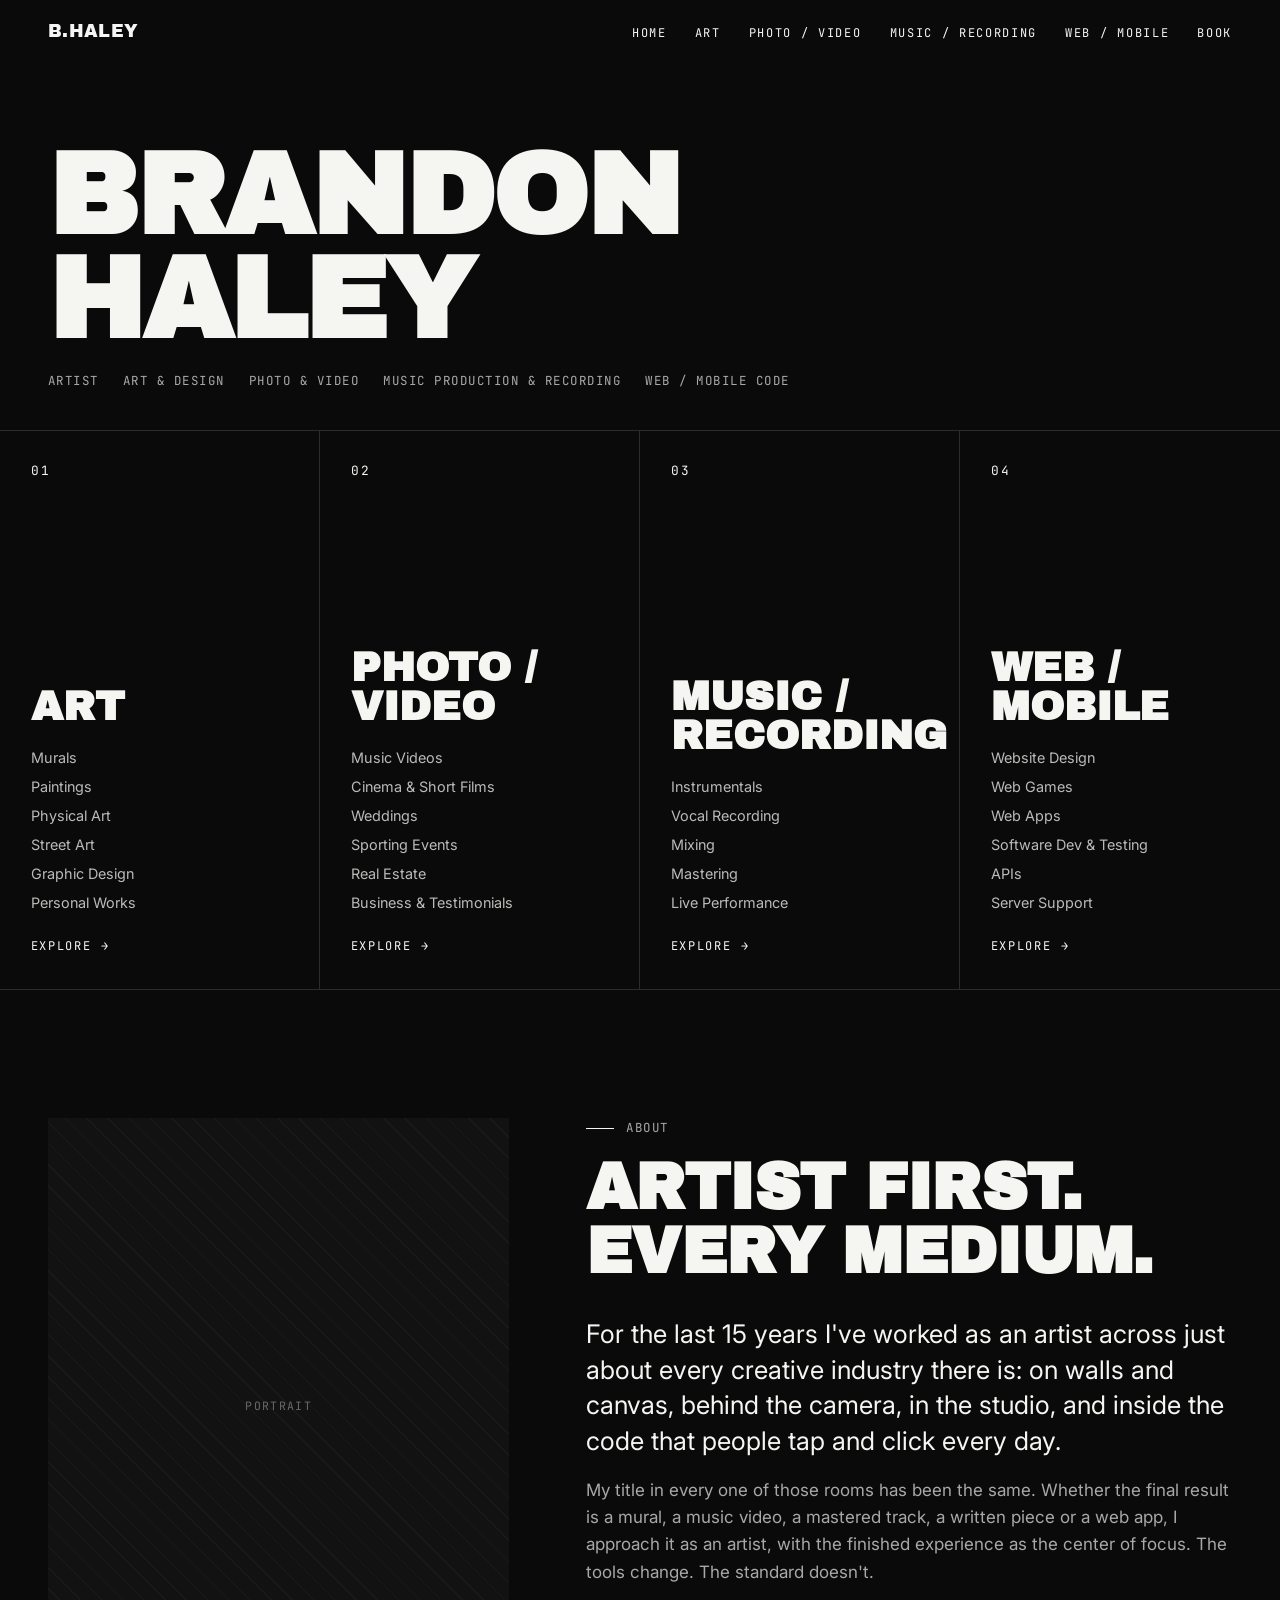
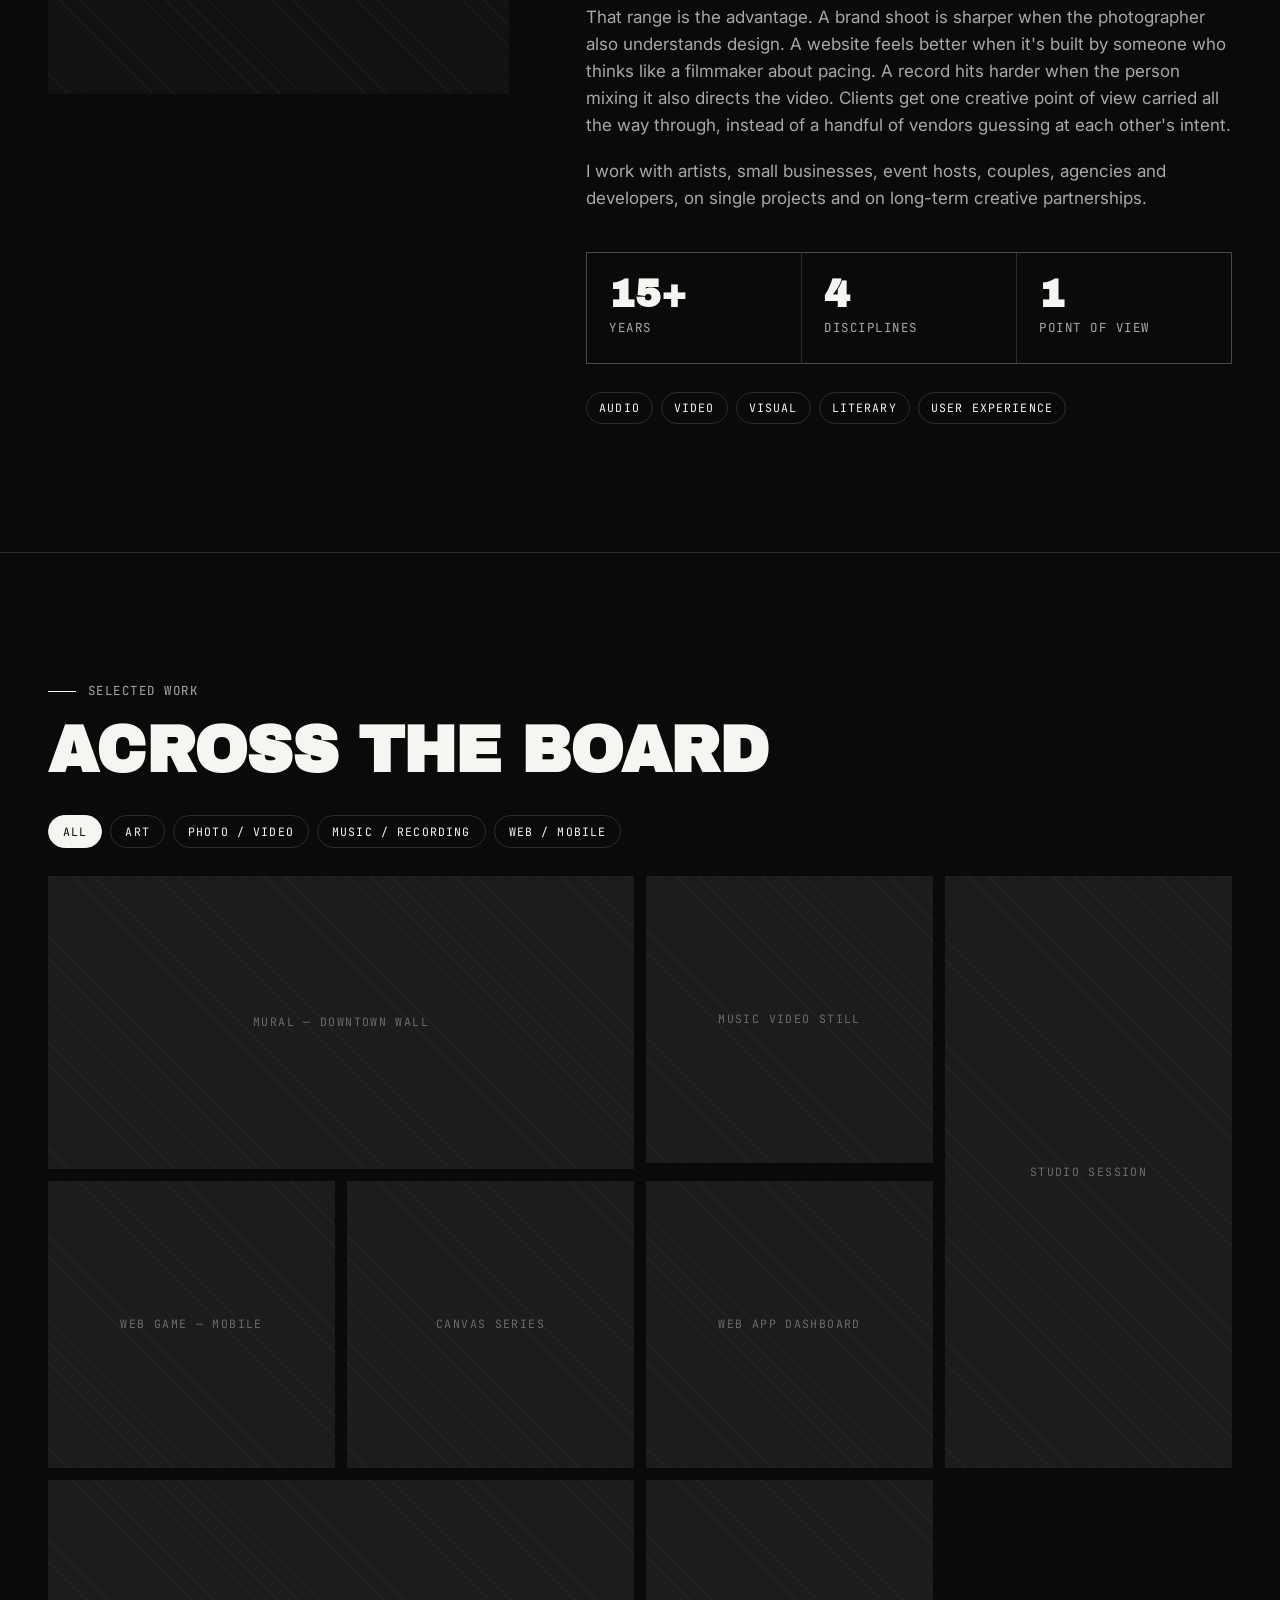
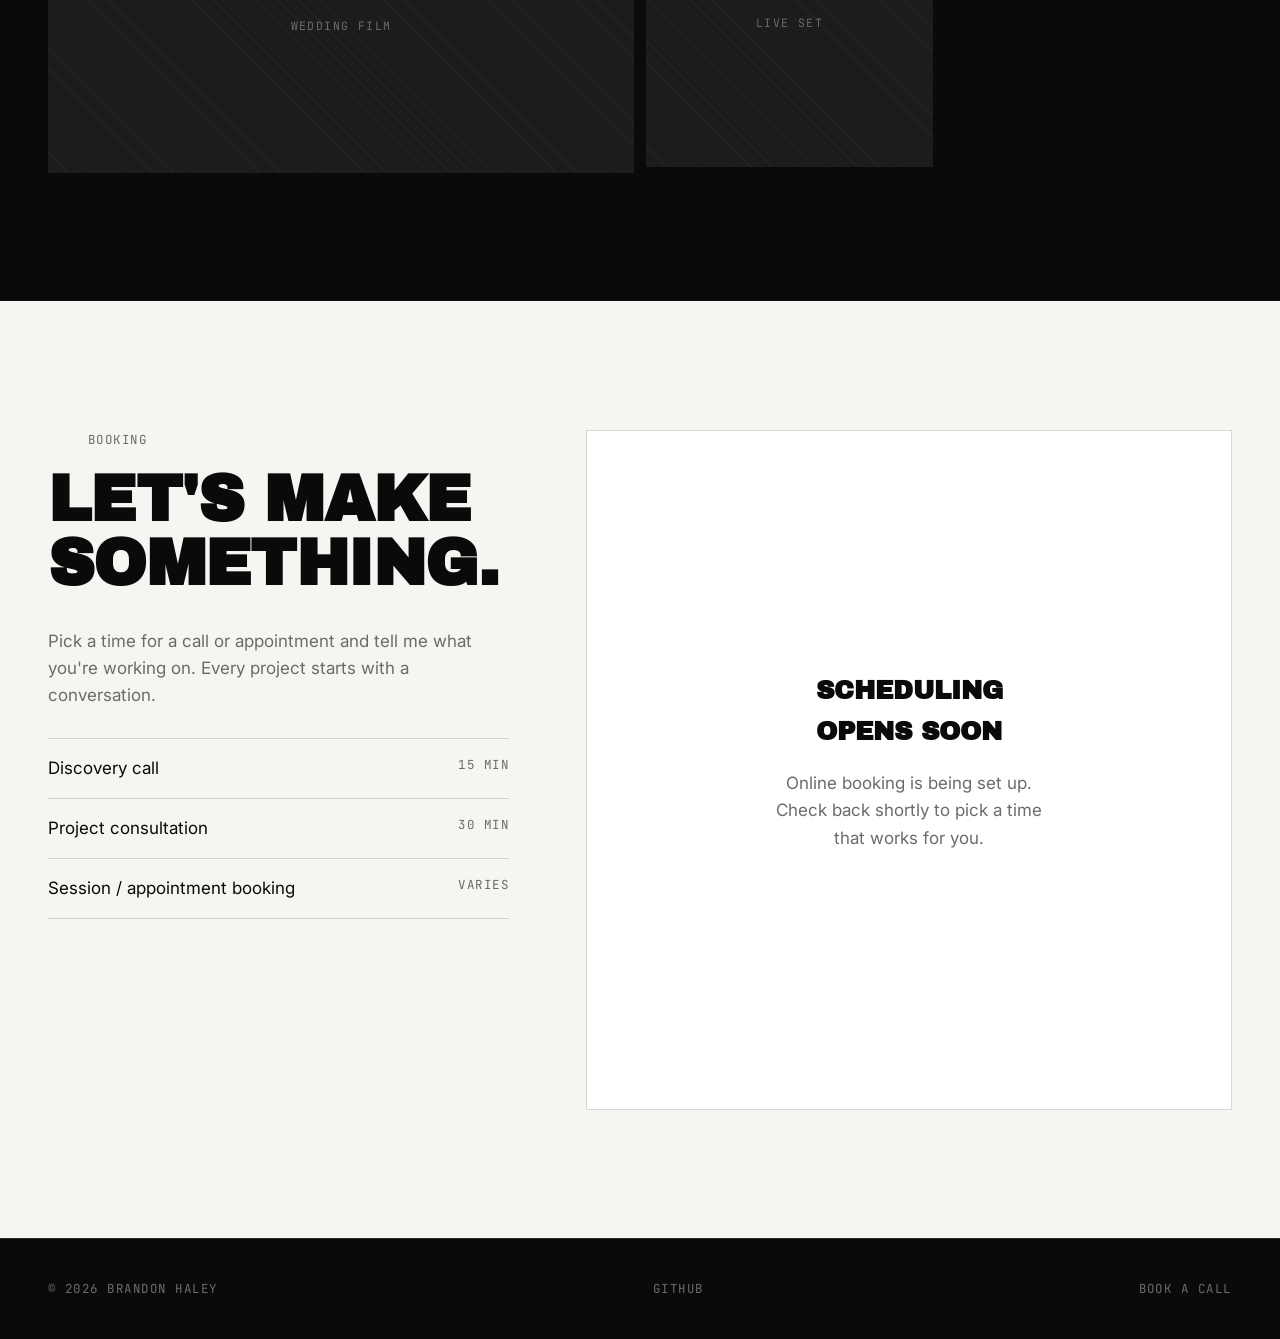
==== index.html @ c2d2185b "First Update First Update" ====
<!doctype html>
<html lang="en">
<head>
  <meta charset="utf-8">
  <meta name="viewport" content="width=device-width, initial-scale=1">
  <title>Brandon Haley — Artist | Art, Photo/Video, Music, Web</title>
  <meta name="description" content="Brandon Haley is a multi-disciplinary artist working across art and design, photo and video, music production and recording, and web and mobile development.">
  <meta property="og:title" content="Brandon Haley — Artist | Art, Photo/Video, Music, Web">
  <meta property="og:description" content="Brandon Haley is a multi-disciplinary artist working across art and design, photo and video, music production and recording, and web and mobile development.">
  <meta name="theme-color" content="#0a0a0a">
  <link rel="icon" href="assets/img/favicon.svg" type="image/svg+xml">
  <link rel="preconnect" href="https://fonts.googleapis.com">
  <link rel="preconnect" href="https://fonts.gstatic.com" crossorigin>
  <link href="https://fonts.googleapis.com/css2?family=Archivo+Black&family=Inter:wght@400;500;600&family=JetBrains+Mono:wght@400;500&display=swap" rel="stylesheet">
  <link rel="stylesheet" href="assets/css/style.css">
</head>
<body>
  <header class="nav">
    <a class="nav__logo" href="./">B.HALEY</a>
    <button class="nav__toggle" aria-expanded="false" aria-controls="nav-links">Menu</button>
    <ul class="nav__links" id="nav-links">
      <li><a href="./">Home</a></li>
      <li><a href="art/">Art</a></li>
      <li><a href="photo-video/">Photo / Video</a></li>
      <li><a href="music/">Music / Recording</a></li>
      <li><a href="web-mobile/">Web / Mobile</a></li>
      <li><a href="#book">Book</a></li>
    </ul>
  </header>

  <!-- ===== HERO: category flow ===== -->
  <main class="hero">
    <div class="hero__intro">
      <h1 class="hero__name">Brandon<br>Haley</h1>
      <div class="hero__sub mono">
        <span>Artist</span><span>Art &amp; Design</span><span>Photo &amp; Video</span><span>Music Production &amp; Recording</span><span>Web / Mobile Code</span>
      </div>
    </div>
    <nav class="panels" aria-label="Categories">
      <a class="panel" data-cat="art" href="art/">
        <span class="panel__num">01</span>
        <div>
          <h2 class="panel__title">Art</h2>
          <ul class="panel__list"><li>Murals</li><li>Paintings</li><li>Physical Art</li><li>Street Art</li><li>Graphic Design</li><li>Personal Works</li></ul>
          <span class="panel__go">Explore <span>&rarr;</span></span>
        </div>
      </a>
      <a class="panel" data-cat="photo" href="photo-video/">
        <span class="panel__num">02</span>
        <div>
          <h2 class="panel__title">Photo /<br>Video</h2>
          <ul class="panel__list"><li>Music Videos</li><li>Cinema &amp; Short Films</li><li>Weddings</li><li>Sporting Events</li><li>Real Estate</li><li>Business &amp; Testimonials</li></ul>
          <span class="panel__go">Explore <span>&rarr;</span></span>
        </div>
      </a>
      <a class="panel" data-cat="music" href="music/">
        <span class="panel__num">03</span>
        <div>
          <h2 class="panel__title">Music /<br>Recording</h2>
          <ul class="panel__list"><li>Instrumentals</li><li>Vocal Recording</li><li>Mixing</li><li>Mastering</li><li>Live Performance</li></ul>
          <span class="panel__go">Explore <span>&rarr;</span></span>
        </div>
      </a>
      <a class="panel" data-cat="web" href="web-mobile/">
        <span class="panel__num">04</span>
        <div>
          <h2 class="panel__title">Web /<br>Mobile</h2>
          <ul class="panel__list"><li>Website Design</li><li>Web Games</li><li>Web Apps</li><li>Software Dev &amp; Testing</li><li>APIs</li><li>Server Support</li></ul>
          <span class="panel__go">Explore <span>&rarr;</span></span>
        </div>
      </a>
    </nav>
  </main>

  <!-- ===== ABOUT ===== -->
  <section class="section" id="about">
    <div class="wrap about">
      <div class="about__portrait reveal">
        <!-- Replace with: <img src="assets/img/portrait.jpg" alt="Brandon Haley"> -->
        <div class="ph">Portrait</div>
      </div>
      <div class="reveal">
        <span class="eyebrow mono">About</span>
        <h2 class="h2">Artist first.<br>Every medium.</h2>
        <p class="about__lead">For the last 15 years I've worked as an artist across just about every creative industry there is: on walls and canvas, behind the camera, in the studio, and inside the code that people tap and click every day.</p>
        <p class="muted">My title in every one of those rooms has been the same. Whether the final result is a mural, a music video, a mastered track, a written piece or a web app, I approach it as an artist, with the finished experience as the center of focus. The tools change. The standard doesn't.</p>
        <p class="muted">That range is the advantage. A brand shoot is sharper when the photographer also understands design. A website feels better when it's built by someone who thinks like a filmmaker about pacing. A record hits harder when the person mixing it also directs the video. Clients get one creative point of view carried all the way through, instead of a handful of vendors guessing at each other's intent.</p>
        <p class="muted">I work with artists, small businesses, event hosts, couples, agencies and developers, on single projects and on long-term creative partnerships.</p>
        <div class="stats">
          <div class="stat"><b>15+</b><span class="mono muted">Years</span></div>
          <div class="stat"><b>4</b><span class="mono muted">Disciplines</span></div>
          <div class="stat"><b>1</b><span class="mono muted">Point of view</span></div>
        </div>
        <div class="mediums">
          <span class="chip">Audio</span><span class="chip">Video</span><span class="chip">Visual</span><span class="chip">Literary</span><span class="chip">User Experience</span>
        </div>
      </div>
    </div>
  </section>

  <!-- ===== FEATURED GALLERY ===== -->
  <section class="section" id="work">
    <div class="wrap" data-gallery>
      <span class="eyebrow mono">Selected Work</span>
      <h2 class="h2">Across the board</h2>
      <div class="filters">
          <button class="filter is-active" data-filter="all">All</button>
          <button class="filter" data-filter="art">Art</button>
          <button class="filter" data-filter="photo">Photo / Video</button>
          <button class="filter" data-filter="music">Music / Recording</button>
          <button class="filter" data-filter="web">Web / Mobile</button>
      </div>
      <div class="gallery">
        <figure class="gallery__item wide" data-cat="art" data-title="Mural — Downtown Wall">
          <div class="ph">Mural — Downtown Wall</div>
          <figcaption><b>Mural — Downtown Wall</b><span class="mono">Placeholder</span></figcaption>
        </figure>
        <figure class="gallery__item" data-cat="photo" data-title="Music Video Still">
          <div class="ph">Music Video Still</div>
          <figcaption><b>Music Video Still</b><span class="mono">Placeholder</span></figcaption>
        </figure>
        <figure class="gallery__item tall" data-cat="music" data-title="Studio Session">
          <div class="ph">Studio Session</div>
          <figcaption><b>Studio Session</b><span class="mono">Placeholder</span></figcaption>
        </figure>
        <figure class="gallery__item" data-cat="web" data-title="Web Game — Mobile">
          <div class="ph">Web Game — Mobile</div>
          <figcaption><b>Web Game — Mobile</b><span class="mono">Placeholder</span></figcaption>
        </figure>
        <figure class="gallery__item" data-cat="art" data-title="Canvas Series">
          <div class="ph">Canvas Series</div>
          <figcaption><b>Canvas Series</b><span class="mono">Placeholder</span></figcaption>
        </figure>
        <figure class="gallery__item wide" data-cat="photo" data-title="Wedding Film">
          <div class="ph">Wedding Film</div>
          <figcaption><b>Wedding Film</b><span class="mono">Placeholder</span></figcaption>
        </figure>
        <figure class="gallery__item" data-cat="web" data-title="Web App Dashboard">
          <div class="ph">Web App Dashboard</div>
          <figcaption><b>Web App Dashboard</b><span class="mono">Placeholder</span></figcaption>
        </figure>
        <figure class="gallery__item" data-cat="music" data-title="Live Set">
          <div class="ph">Live Set</div>
          <figcaption><b>Live Set</b><span class="mono">Placeholder</span></figcaption>
        </figure>
      </div>
    </div>
  </section>

  <!-- ===== BOOKING (Calendly) ===== -->
  <section class="section section--light" id="book">
    <div class="wrap booking">
      <div class="reveal">
        <span class="eyebrow mono">Booking</span>
        <h2 class="h2">Let's make<br>something.</h2>
        <p class="muted">Pick a time for a call or appointment and tell me what you're working on. Every project starts with a conversation.</p>
        <ul class="booking__types">
          <li><span>Discovery call</span><span class="mono">15 min</span></li>
          <li><span>Project consultation</span><span class="mono">30 min</span></li>
          <li><span>Session / appointment booking</span><span class="mono">Varies</span></li>
        </ul>
      </div>
      <div class="calendly-slot reveal">
        <div class="calendly-placeholder">
          <b>Scheduling opens soon</b>
          <p class="muted">Online booking is being set up. Check back shortly to pick a time that works for you.</p>
        </div>
      </div>
    </div>
  </section>

  <footer class="footer">
    <div class="wrap mono">
      <span>&copy; <span data-year></span> Brandon Haley</span>
      <span><a href="https://github.com/BHALEYART" target="_blank" rel="noopener">GitHub</a></span>
      <span><a href="#book">Book a call</a></span>
    </div>
  </footer>

  <script src="assets/js/main.js"></script>
</body>
</html>
---- assets/css/style.css ----
/* ============================================================
   Brandon Haley — Portfolio
   Black & white base. Category colors only appear as "splash".
   ============================================================ */

:root {
  --black: #0a0a0a;
  --ink: #111111;
  --white: #f5f5f2;
  --gray-1: #1c1c1c;
  --gray-2: #2a2a2a;
  --gray-3: #6b6b6b;
  --gray-4: #a8a8a8;
  --line: rgba(245, 245, 242, 0.14);

  /* Category splash colors */
  --c-art: #ff2d55;
  --c-photo: #ffb300;
  --c-music: #00c2ff;
  --c-web: #2bff88;

  /* Current page accent (overridden per page via body[data-accent]) */
  --accent: var(--white);

  --font-display: "Archivo Black", "Arial Black", sans-serif;
  --font-body: "Inter", system-ui, -apple-system, Segoe UI, Roboto, sans-serif;
  --font-mono: "JetBrains Mono", ui-monospace, Menlo, monospace;

  --gutter: clamp(16px, 4vw, 48px);
  --max: 1320px;
  --ease: cubic-bezier(0.22, 1, 0.36, 1);
}

body[data-accent="art"]   { --accent: var(--c-art); }
body[data-accent="photo"] { --accent: var(--c-photo); }
body[data-accent="music"] { --accent: var(--c-music); }
body[data-accent="web"]   { --accent: var(--c-web); }

*, *::before, *::after { box-sizing: border-box; }
html { scroll-behavior: smooth; }
body {
  margin: 0;
  background: var(--black);
  color: var(--white);
  font-family: var(--font-body);
  font-size: 17px;
  line-height: 1.6;
  -webkit-font-smoothing: antialiased;
  overflow-x: hidden;
}
img { max-width: 100%; display: block; }
a { color: inherit; }
::selection { background: var(--accent); color: var(--black); }

.wrap { max-width: var(--max); margin: 0 auto; padding: 0 var(--gutter); }
.mono { font-family: var(--font-mono); font-size: 0.78rem; letter-spacing: 0.12em; text-transform: uppercase; }

/* ---------- Nav ---------- */
.nav {
  position: fixed; inset: 0 0 auto 0; z-index: 50;
  display: flex; align-items: center; justify-content: space-between;
  padding: 18px var(--gutter);
  mix-blend-mode: difference;
  color: #fff;
}
.nav__logo {
  font-family: var(--font-display);
  font-size: 1.1rem; letter-spacing: 0.02em; text-decoration: none;
}
.nav__links { display: flex; gap: 28px; list-style: none; margin: 0; padding: 0; }
.nav__links a {
  text-decoration: none; font-family: var(--font-mono);
  font-size: 0.75rem; letter-spacing: 0.14em; text-transform: uppercase;
  position: relative;
}
.nav__links a::after {
  content: ""; position: absolute; left: 0; bottom: -4px; height: 1px; width: 0;
  background: currentColor; transition: width 0.3s var(--ease);
}
.nav__links a:hover::after, .nav__links a[aria-current="page"]::after { width: 100%; }
.nav__toggle {
  display: none; background: none; border: 0; color: inherit; cursor: pointer;
  font-family: var(--font-mono); font-size: 0.75rem; letter-spacing: 0.14em;
}

@media (max-width: 860px) {
  .nav { mix-blend-mode: normal; background: rgba(10,10,10,0.9); backdrop-filter: blur(8px); }
  .nav__toggle { display: block; }
  .nav__links {
    position: fixed; inset: 60px 0 auto 0; flex-direction: column; gap: 0;
    background: var(--black); border-bottom: 1px solid var(--line);
    max-height: 0; overflow: hidden; transition: max-height 0.4s var(--ease);
  }
  .nav__links.is-open { max-height: 480px; }
  .nav__links a { display: block; padding: 16px var(--gutter); border-top: 1px solid var(--line); }
  .nav__links a::after { display: none; }
}

/* ---------- Home hero: category flow ---------- */
.hero {
  min-height: 100vh;
  display: grid;
  grid-template-rows: auto 1fr;
  padding-top: 72px;
}
.hero__intro {
  padding: clamp(32px, 6vw, 72px) var(--gutter) clamp(24px, 3vw, 40px);
  border-bottom: 1px solid var(--line);
}
.hero__name {
  font-family: var(--font-display);
  font-size: clamp(2.6rem, 9vw, 8.5rem);
  line-height: 0.9; letter-spacing: -0.02em; margin: 0;
  text-transform: uppercase;
}
.hero__sub {
  display: flex; flex-wrap: wrap; gap: 8px 24px; margin-top: 20px; color: var(--gray-4);
}

.panels {
  display: grid;
  grid-template-columns: repeat(4, 1fr);
  min-height: 62vh;
}
.panel {
  --splash: var(--white);
  --x: 50%; --y: 50%;
  position: relative; overflow: hidden; isolation: isolate;
  display: flex; flex-direction: column; justify-content: space-between;
  padding: clamp(20px, 2.4vw, 36px);
  text-decoration: none;
  border-right: 1px solid var(--line);
  transition: color 0.35s var(--ease);
}
.panel:last-child { border-right: 0; }
.panel[data-cat="art"]   { --splash: var(--c-art); }
.panel[data-cat="photo"] { --splash: var(--c-photo); }
.panel[data-cat="music"] { --splash: var(--c-music); }
.panel[data-cat="web"]   { --splash: var(--c-web); }

/* The splash: a circle that bursts from the cursor position */
.panel::before {
  content: ""; position: absolute; inset: 0; z-index: -1;
  background: var(--splash);
  clip-path: circle(0% at var(--x) var(--y));
  transition: clip-path 0.7s var(--ease);
}
/* Ink-drip texture layered over the splash */
.panel::after {
  content: ""; position: absolute; inset: -20%; z-index: -1; opacity: 0;
  background:
    radial-gradient(circle at 20% 30%, rgba(0,0,0,0.18) 0 6%, transparent 7%),
    radial-gradient(circle at 75% 65%, rgba(0,0,0,0.14) 0 9%, transparent 10%),
    radial-gradient(circle at 40% 85%, rgba(0,0,0,0.12) 0 4%, transparent 5%);
  transition: opacity 0.6s var(--ease), transform 1.2s var(--ease);
  transform: scale(0.8);
}
.panel:hover, .panel:focus-visible { color: var(--black); outline: none; }
.panel:hover::before, .panel:focus-visible::before { clip-path: circle(150% at var(--x) var(--y)); }
.panel:hover::after, .panel:focus-visible::after { opacity: 1; transform: scale(1); }

.panel__num { font-family: var(--font-mono); font-size: 0.8rem; letter-spacing: 0.14em; }
.panel__title {
  font-family: var(--font-display);
  font-size: clamp(1.8rem, 3.2vw, 3.2rem);
  line-height: 0.95; text-transform: uppercase; margin: 0 0 16px;
}
.panel__list { list-style: none; margin: 0; padding: 0; font-size: 0.9rem; opacity: 0.75; }
.panel__list li { padding: 3px 0; }
.panel__go {
  margin-top: 20px; display: inline-flex; align-items: center; gap: 10px;
  font-family: var(--font-mono); font-size: 0.75rem; letter-spacing: 0.14em; text-transform: uppercase;
}
.panel__go span { transition: transform 0.35s var(--ease); }
.panel:hover .panel__go span { transform: translateX(8px); }

@media (max-width: 1024px) {
  .panels { grid-template-columns: repeat(2, 1fr); }
  .panel { min-height: 42vh; border-bottom: 1px solid var(--line); }
  .panel:nth-child(2) { border-right: 0; }
}
@media (max-width: 600px) {
  .panels { grid-template-columns: 1fr; }
  .panel { min-height: 300px; border-right: 0; }
}

/* ---------- Sections ---------- */
.section { padding: clamp(72px, 10vw, 140px) 0; border-top: 1px solid var(--line); }
.section--light { background: var(--white); color: var(--black); }
.section--light .mono, .section--light .muted { color: var(--gray-3); }
.eyebrow { color: var(--gray-4); margin-bottom: 18px; display: block; }
.eyebrow::before { content: ""; display: inline-block; width: 28px; height: 1px; background: var(--accent); vertical-align: middle; margin-right: 12px; }
.h2 {
  font-family: var(--font-display);
  font-size: clamp(2rem, 5vw, 4.2rem);
  line-height: 1; text-transform: uppercase; margin: 0 0 32px; letter-spacing: -0.01em;
}
.muted { color: var(--gray-4); }

/* ---------- About ---------- */
.about { display: grid; grid-template-columns: 5fr 7fr; gap: clamp(32px, 6vw, 96px); align-items: start; }
.about__portrait {
  aspect-ratio: 4 / 5; background: var(--gray-1); position: relative; overflow: hidden;
  filter: grayscale(1) contrast(1.1);
}
.about__portrait img { width: 100%; height: 100%; object-fit: cover; }
.about__lead { font-size: clamp(1.25rem, 2vw, 1.6rem); line-height: 1.4; margin: 0 0 24px; }
.about p { margin: 0 0 18px; }
.stats { display: grid; grid-template-columns: repeat(3, 1fr); gap: 1px; background: var(--line); margin-top: 40px; border: 1px solid var(--line); }
.stat { background: var(--black); padding: 22px; }
.stat b { font-family: var(--font-display); font-size: 2.4rem; display: block; line-height: 1; }
.mediums { display: flex; flex-wrap: wrap; gap: 8px; margin-top: 28px; }
.chip {
  border: 1px solid var(--line); padding: 6px 12px; border-radius: 999px;
  font-family: var(--font-mono); font-size: 0.72rem; letter-spacing: 0.1em; text-transform: uppercase;
}
@media (max-width: 860px) {
  .about { grid-template-columns: 1fr; }
  .about__portrait { max-width: 420px; }
  .stats { grid-template-columns: 1fr 1fr 1fr; }
  .stat b { font-size: 1.8rem; }
}

/* ---------- Category page hero ---------- */
.cat-hero { padding: 140px 0 72px; position: relative; overflow: hidden; }
.cat-hero::before {
  content: ""; position: absolute; width: 44vmax; height: 44vmax; right: -14vmax; top: 96px;
  background: var(--accent); border-radius: 50%;
  animation: splash-in 1.2s var(--ease) both;
}
@keyframes splash-in { from { transform: scale(0); } to { transform: scale(1); } }
.cat-hero .wrap { position: relative; }
.cat-hero__title {
  font-family: var(--font-display);
  font-size: clamp(3rem, 9vw, 8.5rem); line-height: 0.88; text-transform: uppercase; margin: 12px 0 28px;
  -webkit-text-stroke: 2px var(--black); paint-order: stroke fill;
}
.cat-hero__lead { max-width: 560px; font-size: 1.2rem; color: var(--gray-4); }
.back { text-decoration: none; }
.back:hover { color: var(--accent); }

/* ---------- Services ---------- */
.services { display: grid; grid-template-columns: repeat(auto-fill, minmax(280px, 1fr)); gap: 1px; background: var(--line); border: 1px solid var(--line); }
.service { background: var(--black); padding: 28px; position: relative; transition: background 0.3s var(--ease), color 0.3s var(--ease); }
.service:hover { background: var(--accent); color: var(--black); }
.service:hover .muted { color: rgba(0,0,0,0.7); }
.service h3 { font-size: 1.15rem; margin: 10px 0 8px; }
.service p { margin: 0; font-size: 0.95rem; }

/* ---------- Gallery ---------- */
.filters { display: flex; flex-wrap: wrap; gap: 8px; margin-bottom: 28px; }
.filter {
  background: none; color: inherit; cursor: pointer;
  border: 1px solid var(--line); padding: 8px 14px; border-radius: 999px;
  font-family: var(--font-mono); font-size: 0.72rem; letter-spacing: 0.1em; text-transform: uppercase;
  transition: all 0.25s var(--ease);
}
.section--light .filter { border-color: rgba(0,0,0,0.2); }
.filter:hover { border-color: var(--accent); }
.filter.is-active { background: var(--accent); border-color: var(--accent); color: var(--black); }

.gallery { display: grid; grid-template-columns: repeat(auto-fill, minmax(260px, 1fr)); grid-auto-flow: dense; gap: 12px; }
.gallery__item {
  position: relative; margin: 0; overflow: hidden; cursor: zoom-in;
  background: var(--gray-1); aspect-ratio: 1;
}
.gallery__item.wide { grid-column: span 2; aspect-ratio: 2 / 1; }
.gallery__item.tall { grid-row: span 2; aspect-ratio: auto; }
.gallery__item img, .gallery__item video { width: 100%; height: 100%; object-fit: cover; filter: grayscale(1); transition: filter 0.5s var(--ease), transform 0.8s var(--ease); }
.gallery__item:hover img, .gallery__item:hover video { filter: grayscale(0); transform: scale(1.04); }
.gallery__item figcaption {
  position: absolute; left: 0; right: 0; bottom: 0; padding: 14px;
  background: linear-gradient(transparent, rgba(0,0,0,0.85)); color: var(--white);
  transform: translateY(100%); transition: transform 0.35s var(--ease);
}
.gallery__item:hover figcaption, .gallery__item:focus-visible figcaption { transform: none; }
.gallery__item figcaption b { display: block; font-size: 0.95rem; }
.gallery__item.is-hidden { display: none; }
.gallery__item:focus-visible { outline: 2px solid var(--accent); outline-offset: 2px; }

/* Placeholder tiles until real work is added */
.ph {
  width: 100%; height: 100%; display: grid; place-items: center;
  background:
    repeating-linear-gradient(45deg, transparent 0 14px, rgba(255,255,255,0.03) 14px 15px),
    var(--gray-1);
  color: var(--gray-3); font-family: var(--font-mono); font-size: 0.72rem; letter-spacing: 0.12em; text-transform: uppercase;
  text-align: center; padding: 12px;
  transition: background-color 0.4s var(--ease), color 0.4s var(--ease);
}
.gallery__item:hover .ph { background-color: var(--accent); color: var(--black); }

@media (max-width: 600px) {
  .gallery { grid-template-columns: 1fr 1fr; gap: 8px; }
  .gallery__item.wide { grid-column: span 2; }
  .gallery__item.tall { grid-row: span 1; aspect-ratio: 1; }
}

/* Lightbox */
.lightbox {
  position: fixed; inset: 0; z-index: 100; background: rgba(0,0,0,0.94);
  display: none; place-items: center; padding: 5vmin;
}
.lightbox.is-open { display: grid; }
.lightbox__stage { max-width: 1200px; width: 100%; max-height: 80vh; display: grid; place-items: center; }
.lightbox__stage img, .lightbox__stage video, .lightbox__stage iframe { max-width: 100%; max-height: 80vh; }
.lightbox__stage iframe { width: 100%; aspect-ratio: 16 / 9; border: 0; }
.lightbox__stage .ph { width: min(80vw, 900px); aspect-ratio: 16 / 10; }
.lightbox__cap { color: var(--gray-4); margin-top: 16px; text-align: center; }
.lightbox__btn {
  position: absolute; background: none; border: 1px solid var(--line); color: var(--white);
  width: 48px; height: 48px; border-radius: 50%; cursor: pointer; font-size: 1.2rem;
}
.lightbox__btn:hover { background: var(--accent); color: var(--black); border-color: var(--accent); }
.lightbox__close { top: 20px; right: 20px; }
.lightbox__prev { left: 20px; top: 50%; transform: translateY(-50%); }
.lightbox__next { right: 20px; top: 50%; transform: translateY(-50%); }

/* ---------- Booking ---------- */
.booking { display: grid; grid-template-columns: 5fr 7fr; gap: clamp(32px, 6vw, 80px); align-items: start; }
.booking__types { list-style: none; padding: 0; margin: 28px 0 0; border-top: 1px solid rgba(0,0,0,0.15); }
.booking__types li { padding: 16px 0; border-bottom: 1px solid rgba(0,0,0,0.15); display: flex; justify-content: space-between; gap: 16px; }
.calendly-slot {
  min-height: 680px; background: #fff; border: 1px solid rgba(0,0,0,0.15);
  display: grid; place-items: center; text-align: center;
}
.calendly-slot .calendly-inline-widget { width: 100%; height: 700px; }
.calendly-placeholder { padding: 40px; max-width: 360px; }
.calendly-placeholder b { font-family: var(--font-display); font-size: 1.6rem; display: block; margin-bottom: 8px; text-transform: uppercase; }
@media (max-width: 860px) { .booking { grid-template-columns: 1fr; } }

.btn {
  display: inline-flex; align-items: center; gap: 12px;
  padding: 16px 26px; border: 1px solid currentColor; border-radius: 999px;
  text-decoration: none; font-family: var(--font-mono); font-size: 0.78rem; letter-spacing: 0.14em; text-transform: uppercase;
  background: none; color: inherit; cursor: pointer;
  transition: background 0.3s var(--ease), color 0.3s var(--ease), border-color 0.3s var(--ease);
}
.btn:hover { background: var(--accent); border-color: var(--accent); color: var(--black); }
.section--light .btn:hover { background: var(--black); color: var(--white); border-color: var(--black); }

/* ---------- Next-category strip on sub pages ---------- */
.next-cats { display: grid; grid-template-columns: repeat(3, 1fr); border-top: 1px solid var(--line); }
.next-cats .panel { min-height: 220px; }
@media (max-width: 860px) { .next-cats { grid-template-columns: 1fr; } .next-cats .panel { border-right: 0; border-bottom: 1px solid var(--line); } }

/* ---------- Footer ---------- */
.footer { border-top: 1px solid var(--line); padding: 40px 0; }
.footer .wrap { display: flex; flex-wrap: wrap; justify-content: space-between; gap: 16px; color: var(--gray-3); }
.footer a { text-decoration: none; }
.footer a:hover { color: var(--white); }

/* ---------- Reveal on scroll ---------- */
.reveal { opacity: 0; transform: translateY(24px); transition: opacity 0.9s var(--ease), transform 0.9s var(--ease); }
.reveal.is-in { opacity: 1; transform: none; }

@media (prefers-reduced-motion: reduce) {
  *, *::before, *::after { transition: none !important; animation: none !important; }
  .reveal { opacity: 1; transform: none; }
}
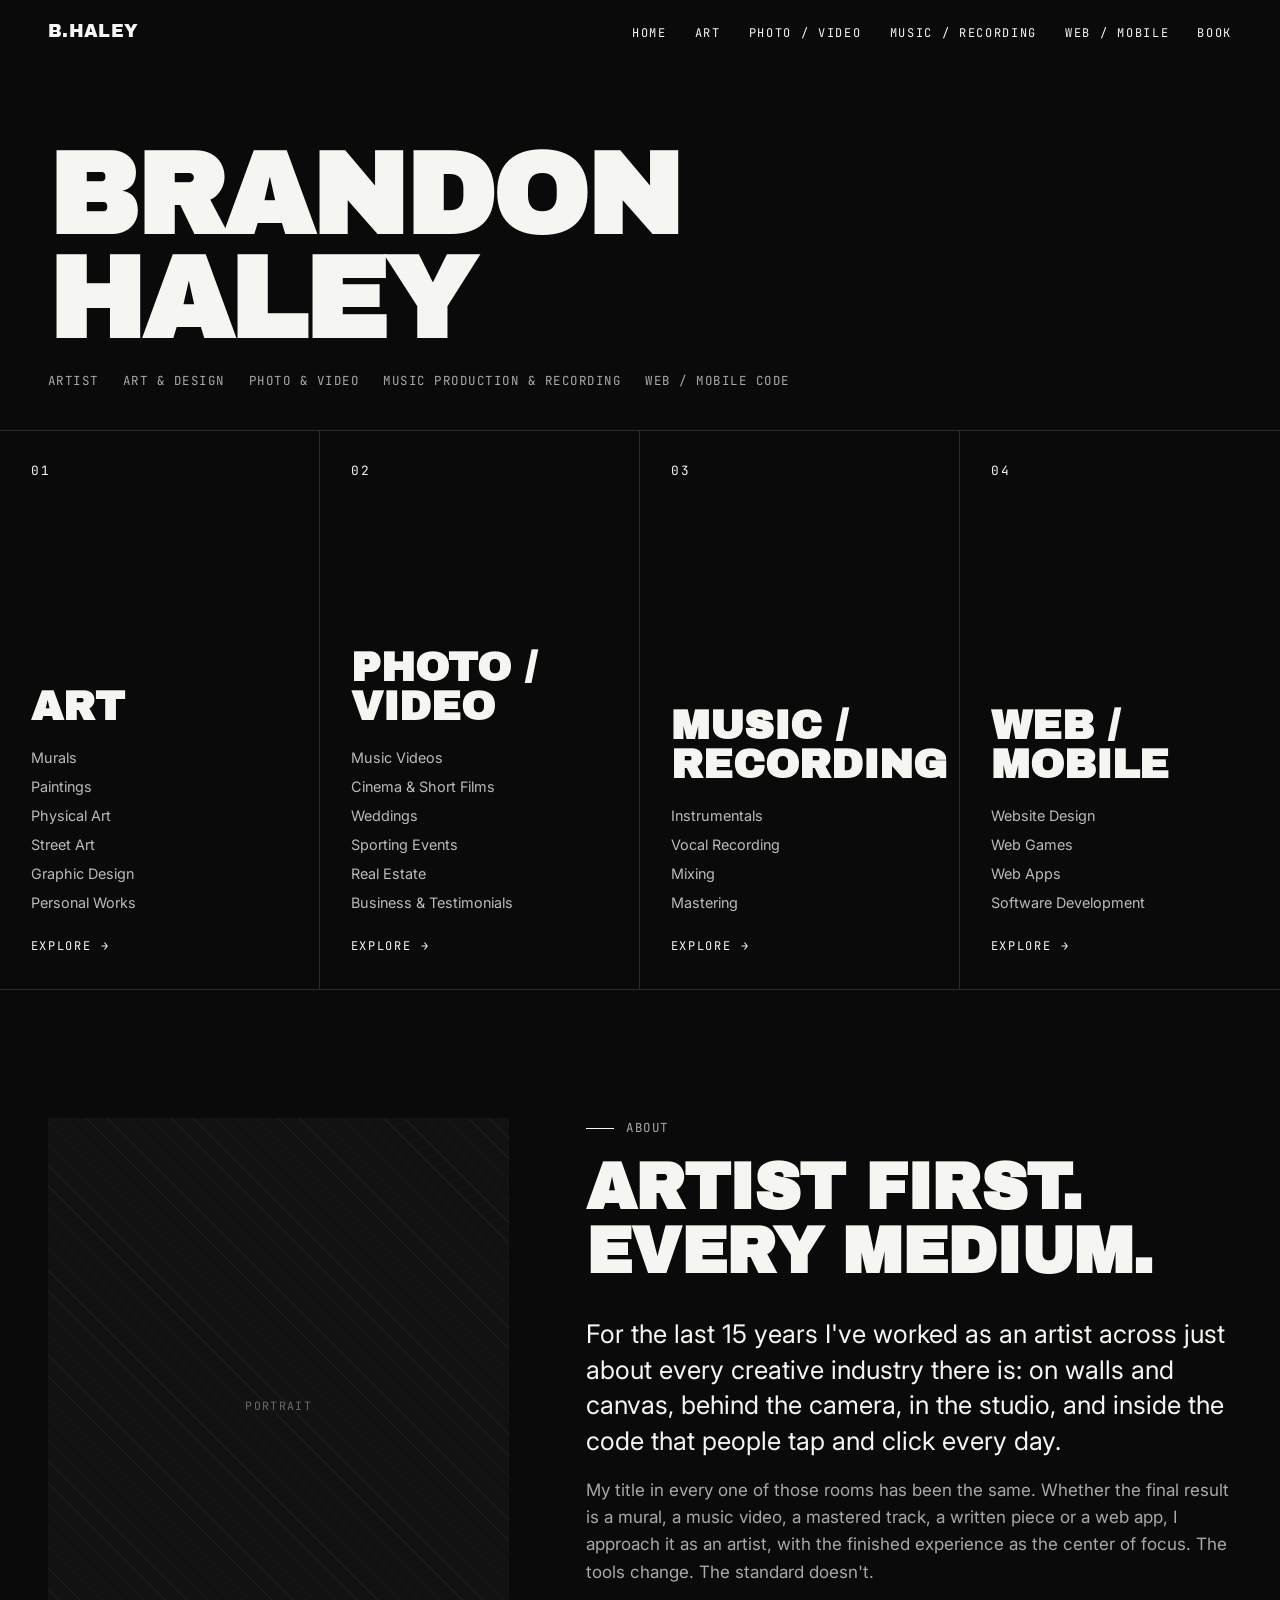
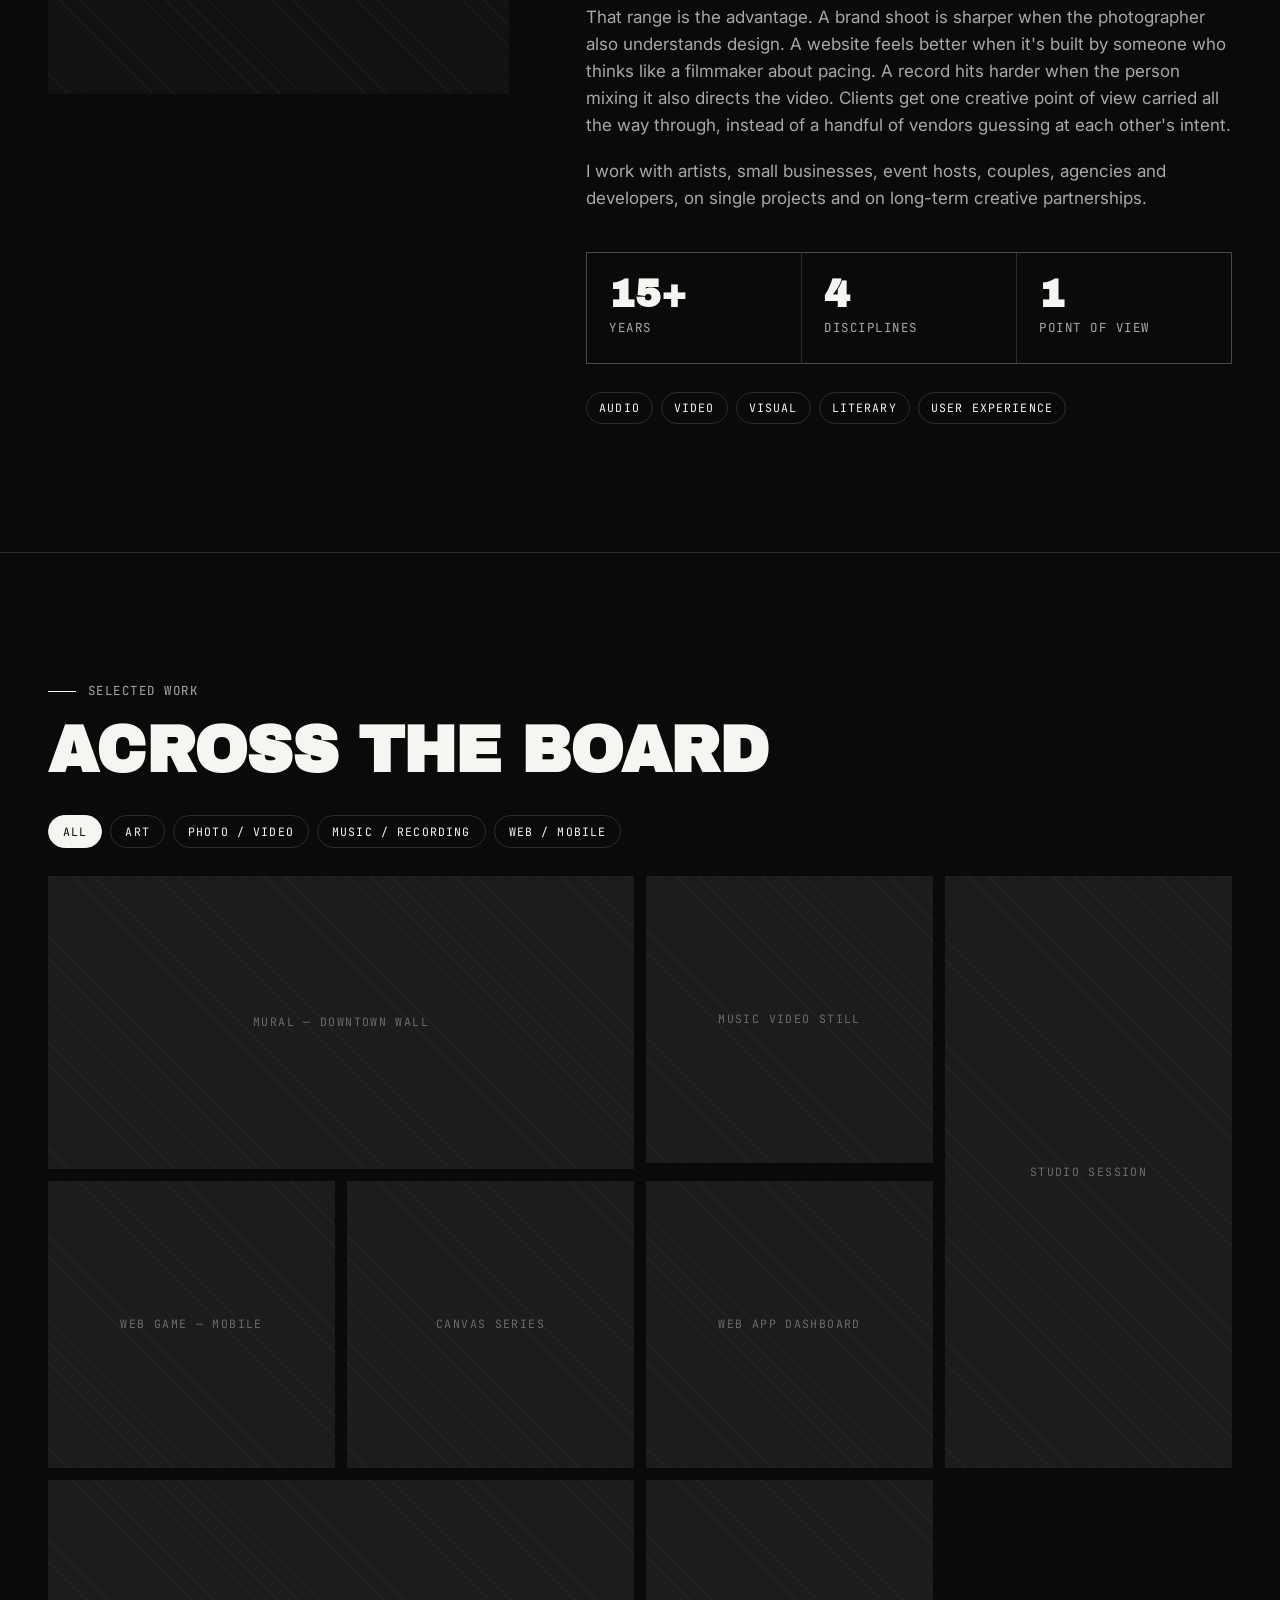
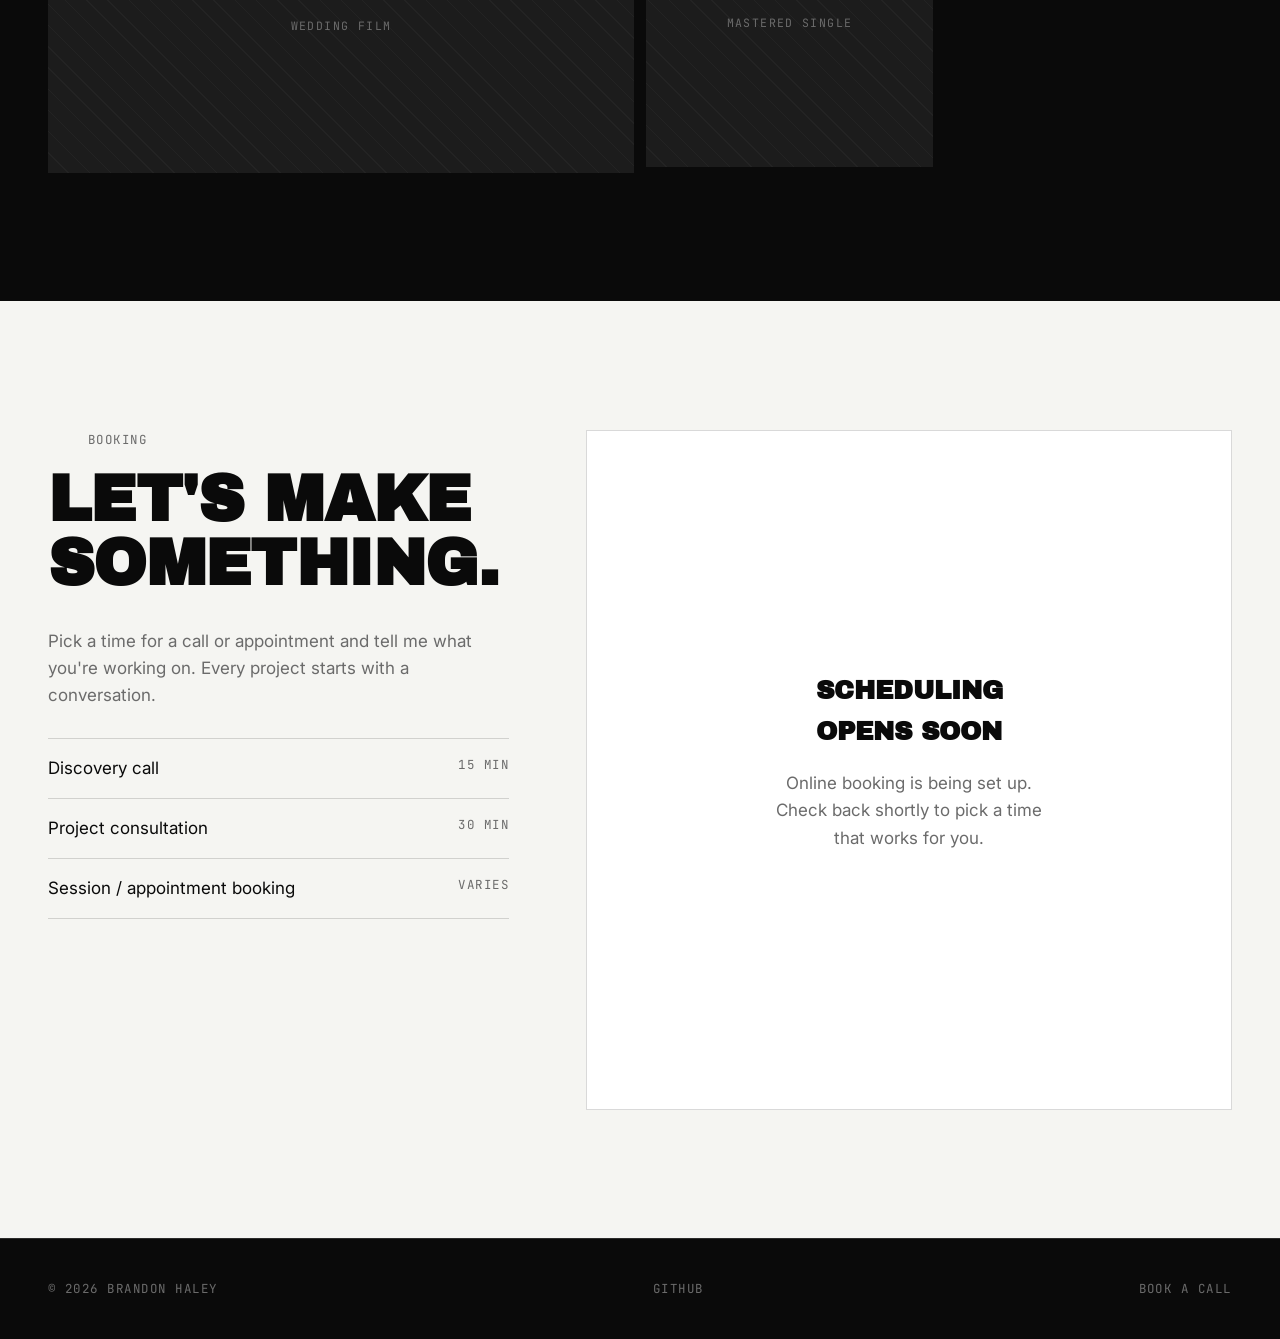
==== commit 8e3658f6: "Changes again" ====
--- a/index.html
+++ b/index.html
@@ -57,7 +57,7 @@
         <span class="panel__num">03</span>
         <div>
           <h2 class="panel__title">Music /<br>Recording</h2>
-          <ul class="panel__list"><li>Instrumentals</li><li>Vocal Recording</li><li>Mixing</li><li>Mastering</li><li>Live Performance</li></ul>
+          <ul class="panel__list"><li>Instrumentals</li><li>Vocal Recording</li><li>Mixing</li><li>Mastering</li></ul>
           <span class="panel__go">Explore <span>&rarr;</span></span>
         </div>
       </a>
@@ -65,7 +65,7 @@
         <span class="panel__num">04</span>
         <div>
           <h2 class="panel__title">Web /<br>Mobile</h2>
-          <ul class="panel__list"><li>Website Design</li><li>Web Games</li><li>Web Apps</li><li>Software Dev &amp; Testing</li><li>APIs</li><li>Server Support</li></ul>
+          <ul class="panel__list"><li>Website Design</li><li>Web Games</li><li>Web Apps</li><li>Software Development</li></ul>
           <span class="panel__go">Explore <span>&rarr;</span></span>
         </div>
       </a>
@@ -139,9 +139,9 @@
           <div class="ph">Web App Dashboard</div>
           <figcaption><b>Web App Dashboard</b><span class="mono">Placeholder</span></figcaption>
         </figure>
-        <figure class="gallery__item" data-cat="music" data-title="Live Set">
-          <div class="ph">Live Set</div>
-          <figcaption><b>Live Set</b><span class="mono">Placeholder</span></figcaption>
+        <figure class="gallery__item" data-cat="music" data-title="Mastered Single">
+          <div class="ph">Mastered Single</div>
+          <figcaption><b>Mastered Single</b><span class="mono">Placeholder</span></figcaption>
         </figure>
       </div>
     </div>
--- a/assets/css/style.css
+++ b/assets/css/style.css
@@ -108,6 +108,30 @@
   border-bottom: 1px solid var(--line);
 }
 .hero__name {
+  --splash: var(--c-art);
+  --x: 50%; --y: 50%;
+  position: relative; width: fit-content;
+  font-family: var(--font-display);
+  font-size: clamp(2.6rem, 9vw, 8.5rem);
+  line-height: 0.9; letter-spacing: -0.02em; margin: 0;
+  text-transform: uppercase;
+}
+/* Colored copy of the name laid over the white one; revealed with the same burst as the panels */
+.hero__name-fill {
+  position: absolute; inset: 0; pointer-events: none;
+  background:
+    radial-gradient(circle at 22% 30%, rgba(0,0,0,0.18) 0 5%, transparent 6%),
+    radial-gradient(circle at 68% 72%, rgba(0,0,0,0.14) 0 7%, transparent 8%),
+    radial-gradient(circle at 88% 22%, rgba(0,0,0,0.12) 0 3%, transparent 4%),
+    var(--splash);
+  -webkit-background-clip: text; background-clip: text;
+  -webkit-text-fill-color: transparent; color: transparent;
+  clip-path: circle(0% at var(--x) var(--y));
+  transition: clip-path 0.7s var(--ease);
+}
+.hero__name.is-splash .hero__name-fill { clip-path: circle(150% at var(--x) var(--y)); }
+.hero__sub { color: rgba(0,0,0,0.7); }
+.hero__name {
   font-family: var(--font-display);
   font-size: clamp(2.6rem, 9vw, 8.5rem);
   line-height: 0.9; letter-spacing: -0.02em; margin: 0;
